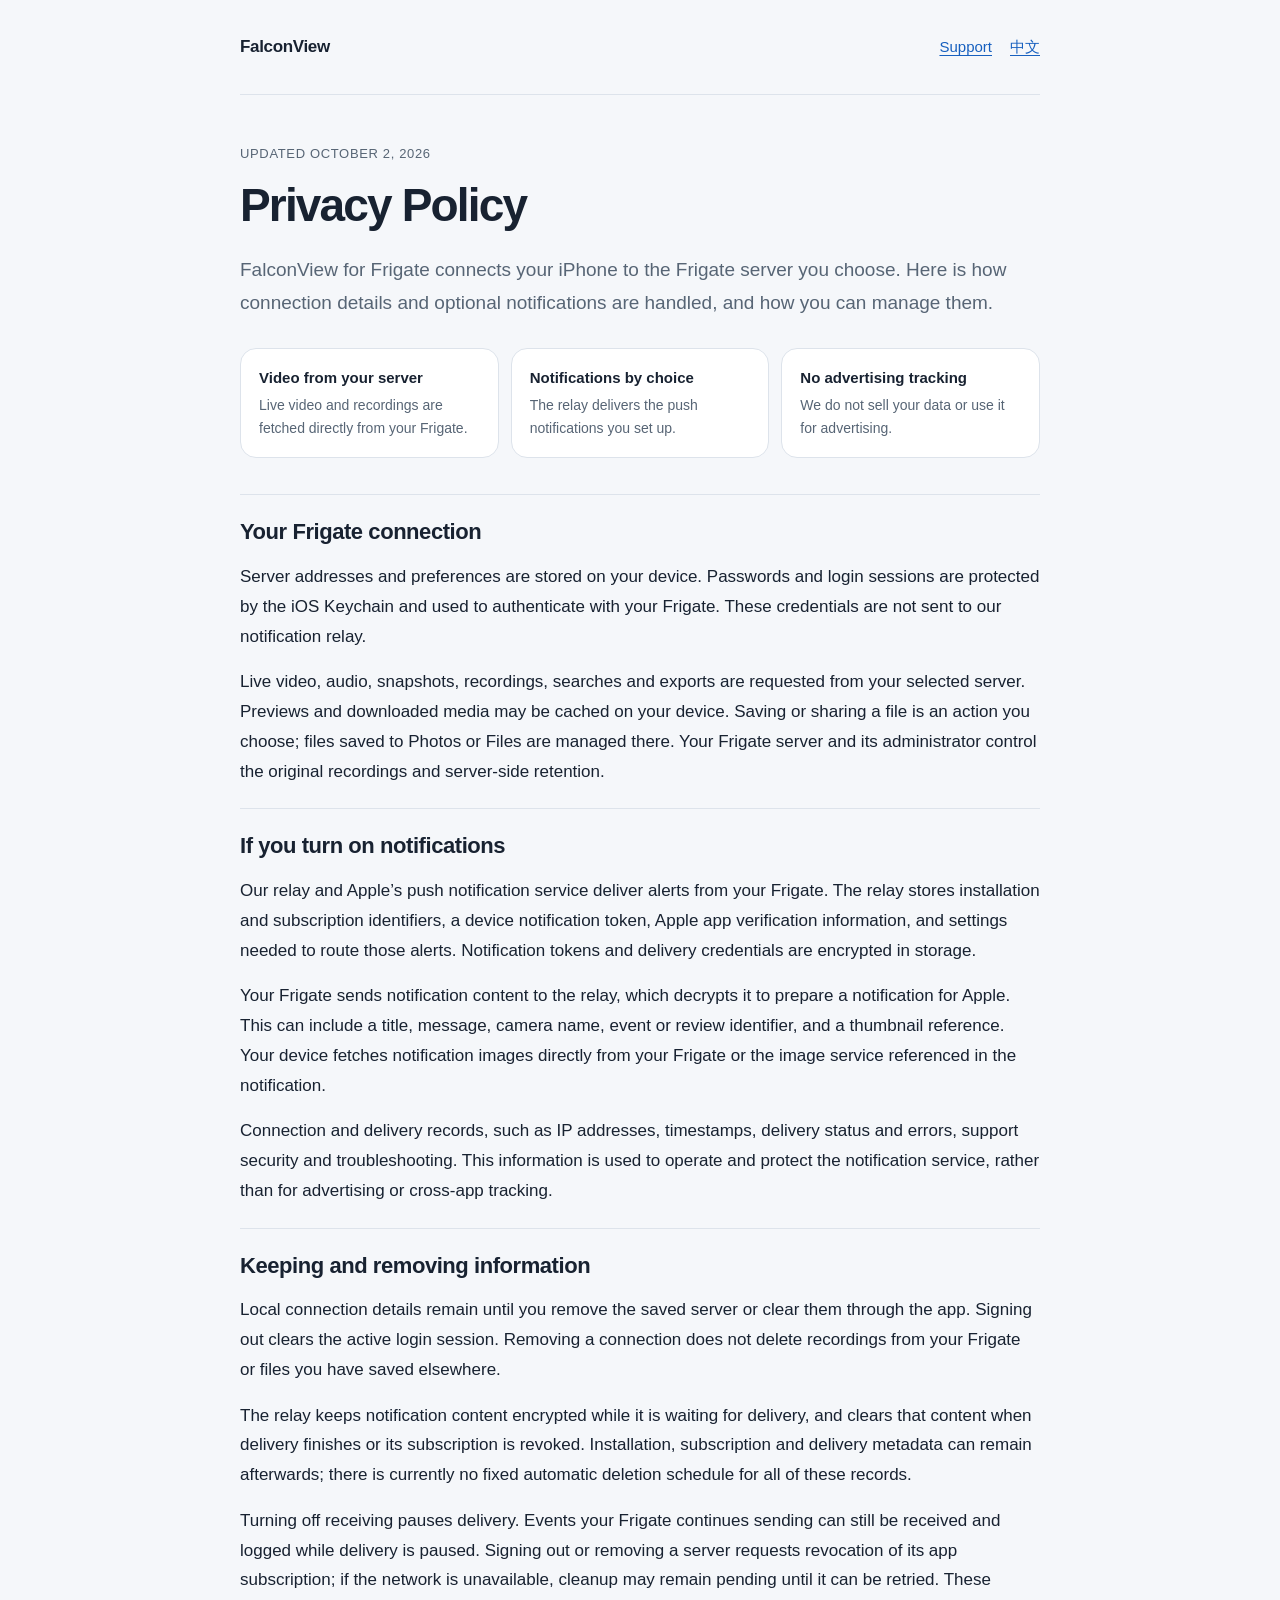
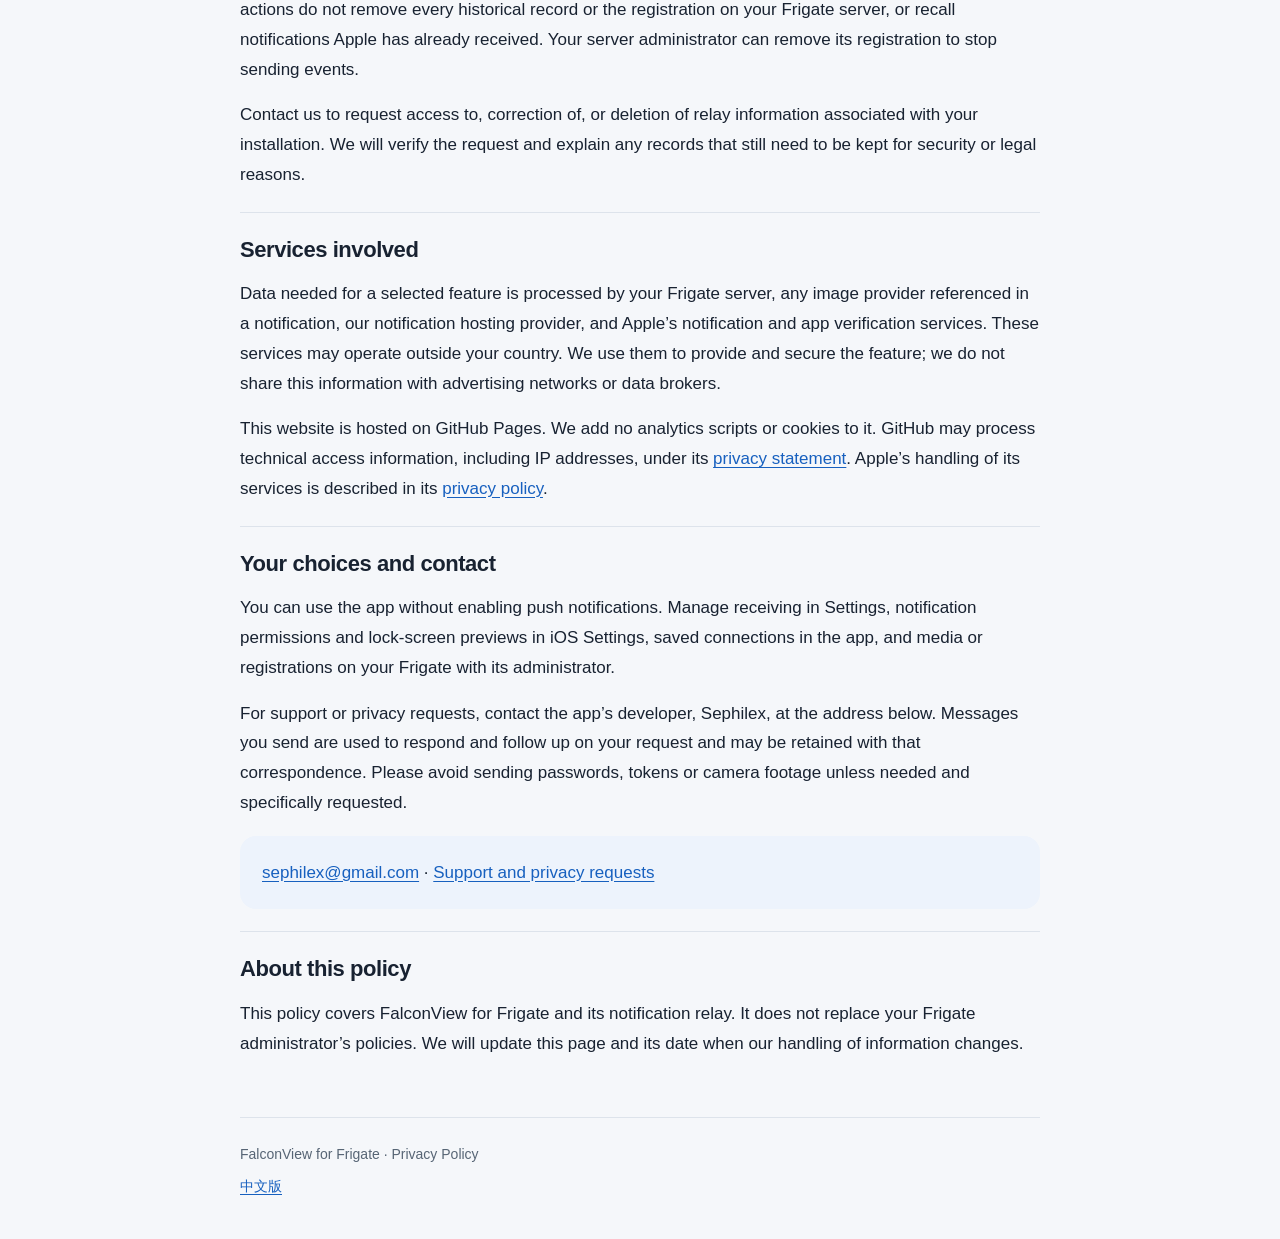
==== privacy/index.html @ efe258cc "Publish FalconView privacy policy and support pages" ====
<!doctype html>
<html lang="en">
<head>
  <meta charset="utf-8">
  <meta name="viewport" content="width=device-width, initial-scale=1">
  <meta name="description" content="How FalconView handles your Frigate connection, optional notifications, and privacy choices.">
  <title>Privacy Policy · FalconView</title>
  <link rel="stylesheet" href="../styles.css">
  <link rel="alternate" hreflang="zh-Hans" href="../zh/privacy/">
</head>
<body>
  <a class="skip" href="#main">Skip to content</a>
  <header><a class="brand" href="../">FalconView</a><nav aria-label="Pages"><a href="../support/">Support</a><a href="../zh/privacy/" lang="zh-Hans">中文</a></nav></header>
  <main id="main">
    <p class="eyebrow">UPDATED OCTOBER 2, 2026</p>
    <h1>Privacy Policy</h1>
    <p class="intro">FalconView for Frigate connects your iPhone to the Frigate server you choose. Here is how connection details and optional notifications are handled, and how you can manage them.</p>
    <div class="highlights" aria-label="At a glance">
      <div class="highlight"><strong>Video from your server</strong><span>Live video and recordings are fetched directly from your Frigate.</span></div>
      <div class="highlight"><strong>Notifications by choice</strong><span>The relay delivers the push notifications you set up.</span></div>
      <div class="highlight"><strong>No advertising tracking</strong><span>We do not sell your data or use it for advertising.</span></div>
    </div>
    <section>
      <h2>Your Frigate connection</h2>
      <p>Server addresses and preferences are stored on your device. Passwords and login sessions are protected by the iOS Keychain and used to authenticate with your Frigate. These credentials are not sent to our notification relay.</p>
      <p>Live video, audio, snapshots, recordings, searches and exports are requested from your selected server. Previews and downloaded media may be cached on your device. Saving or sharing a file is an action you choose; files saved to Photos or Files are managed there. Your Frigate server and its administrator control the original recordings and server-side retention.</p>
    </section>
    <section>
      <h2>If you turn on notifications</h2>
      <p>Our relay and Apple’s push notification service deliver alerts from your Frigate. The relay stores installation and subscription identifiers, a device notification token, Apple app verification information, and settings needed to route those alerts. Notification tokens and delivery credentials are encrypted in storage.</p>
      <p>Your Frigate sends notification content to the relay, which decrypts it to prepare a notification for Apple. This can include a title, message, camera name, event or review identifier, and a thumbnail reference. Your device fetches notification images directly from your Frigate or the image service referenced in the notification.</p>
      <p>Connection and delivery records, such as IP addresses, timestamps, delivery status and errors, support security and troubleshooting. This information is used to operate and protect the notification service, rather than for advertising or cross-app tracking.</p>
    </section>
    <section>
      <h2>Keeping and removing information</h2>
      <p>Local connection details remain until you remove the saved server or clear them through the app. Signing out clears the active login session. Removing a connection does not delete recordings from your Frigate or files you have saved elsewhere.</p>
      <p>The relay keeps notification content encrypted while it is waiting for delivery, and clears that content when delivery finishes or its subscription is revoked. Installation, subscription and delivery metadata can remain afterwards; there is currently no fixed automatic deletion schedule for all of these records.</p>
      <p>Turning off receiving pauses delivery. Events your Frigate continues sending can still be received and logged while delivery is paused. Signing out or removing a server requests revocation of its app subscription; if the network is unavailable, cleanup may remain pending until it can be retried. These actions do not remove every historical record or the registration on your Frigate server, or recall notifications Apple has already received. Your server administrator can remove its registration to stop sending events.</p>
      <p>Contact us to request access to, correction of, or deletion of relay information associated with your installation. We will verify the request and explain any records that still need to be kept for security or legal reasons.</p>
    </section>
    <section>
      <h2>Services involved</h2>
      <p>Data needed for a selected feature is processed by your Frigate server, any image provider referenced in a notification, our notification hosting provider, and Apple’s notification and app verification services. These services may operate outside your country. We use them to provide and secure the feature; we do not share this information with advertising networks or data brokers.</p>
      <p>This website is hosted on GitHub Pages. We add no analytics scripts or cookies to it. GitHub may process technical access information, including IP addresses, under its <a href="https://docs.github.com/en/site-policy/privacy-policies/github-general-privacy-statement">privacy statement</a>. Apple’s handling of its services is described in its <a href="https://www.apple.com/legal/privacy/">privacy policy</a>.</p>
    </section>
    <section>
      <h2>Your choices and contact</h2>
      <p>You can use the app without enabling push notifications. Manage receiving in Settings, notification permissions and lock-screen previews in iOS Settings, saved connections in the app, and media or registrations on your Frigate with its administrator.</p>
      <p>For support or privacy requests, contact the app’s developer, Sephilex, at the address below. Messages you send are used to respond and follow up on your request and may be retained with that correspondence. Please avoid sending passwords, tokens or camera footage unless needed and specifically requested.</p>
      <div class="contact"><a href="mailto:sephilex@gmail.com">sephilex@gmail.com</a> · <a href="../support/">Support and privacy requests</a></div>
    </section>
    <section>
      <h2>About this policy</h2>
      <p>This policy covers FalconView for Frigate and its notification relay. It does not replace your Frigate administrator’s policies. We will update this page and its date when our handling of information changes.</p>
    </section>
  </main>
  <footer><p>FalconView for Frigate · Privacy Policy</p><a href="../zh/privacy/" lang="zh-Hans">中文版</a></footer>
</body>
</html>
---- styles.css ----
:root {
  color-scheme: light dark;
  --bg: #f5f7fa;
  --surface: #ffffff;
  --text: #182231;
  --muted: #576575;
  --line: #dde3eb;
  --accent: #1760bf;
  --soft: #edf3fc;
}
@media (prefers-color-scheme: dark) {
  :root {
    --bg: #0e131c;
    --surface: #161e2b;
    --text: #edf2fa;
    --muted: #b0bbca;
    --line: #303c4e;
    --accent: #8cbcff;
    --soft: #1a2a40;
  }
}
* { box-sizing: border-box; }
body {
  margin: 0;
  background: var(--bg);
  color: var(--text);
  font: 17px/1.75 -apple-system, BlinkMacSystemFont, "Segoe UI", sans-serif;
  -webkit-text-size-adjust: 100%;
}
a { color: var(--accent); text-underline-offset: .2em; }
a:hover { text-decoration-thickness: 2px; }
a:focus-visible { outline: 3px solid var(--accent); outline-offset: 5px; border-radius: 3px; }
.skip { position: absolute; top: -100px; left: 16px; background: var(--surface); padding: 12px; }
.skip:focus { top: 8px; }
header, main, footer { width: min(100% - 40px, 800px); margin-inline: auto; }
header {
  display: flex;
  align-items: center;
  justify-content: space-between;
  gap: 20px;
  padding-block: 24px;
  border-bottom: 1px solid var(--line);
}
.brand { color: var(--text); font-weight: 650; text-decoration: none; letter-spacing: -.02em; }
nav { display: flex; gap: 18px; align-items: center; font-size: 15px; }
nav a { padding-block: 10px; }
main { padding-block: 48px 36px; }
.eyebrow { color: var(--muted); font-size: 13px; letter-spacing: .05em; margin: 0 0 12px; }
h1 { font-size: clamp(30px, 6vw, 46px); line-height: 1.2; letter-spacing: -.04em; margin: 0 0 20px; }
.intro { color: var(--muted); font-size: 19px; line-height: 1.75; margin: 0 0 26px; }
.highlights { display: grid; grid-template-columns: repeat(3, 1fr); gap: 12px; margin-block: 28px 36px; }
.highlight { background: var(--surface); border: 1px solid var(--line); border-radius: 16px; padding: 18px; }
.highlight strong { display: block; font-size: 15px; line-height: 1.45; margin-bottom: 6px; }
.highlight span { display: block; color: var(--muted); font-size: 14px; line-height: 1.6; }
section { padding-block: 22px; border-top: 1px solid var(--line); }
h2 { font-size: 22px; line-height: 1.4; letter-spacing: -.02em; margin: 0 0 14px; }
p { margin: 0 0 16px; }
section p:last-child { margin-bottom: 0; }
.contact { background: var(--soft); padding: 22px; border-radius: 16px; margin-top: 18px; }
.contact a { overflow-wrap: anywhere; }
.actions { display: flex; flex-wrap: wrap; gap: 14px; margin-block: 24px; }
.action { display: inline-block; padding: 12px 18px; border-radius: 12px; background: var(--soft); font-weight: 600; }
footer { padding-block: 24px 40px; border-top: 1px solid var(--line); color: var(--muted); font-size: 14px; }
footer p { margin-bottom: 8px; }
@media (max-width: 540px) {
  header, main, footer { width: calc(100% - 32px); }
  header { gap: 10px; padding-block: 18px; }
  nav { gap: 14px; }
  main { padding-top: 32px; }
  .highlights { grid-template-columns: 1fr; gap: 10px; }
  .highlight { padding: 14px 18px; }
  .highlight strong { margin-bottom: 3px; }
}
@media print {
  :root { --bg: white; --surface: white; --text: black; --muted: #444; --line: #bbb; --accent: #222; --soft: white; }
  nav, .skip { display: none; }
  main { padding-top: 20px; }
  section { break-inside: avoid; }
}
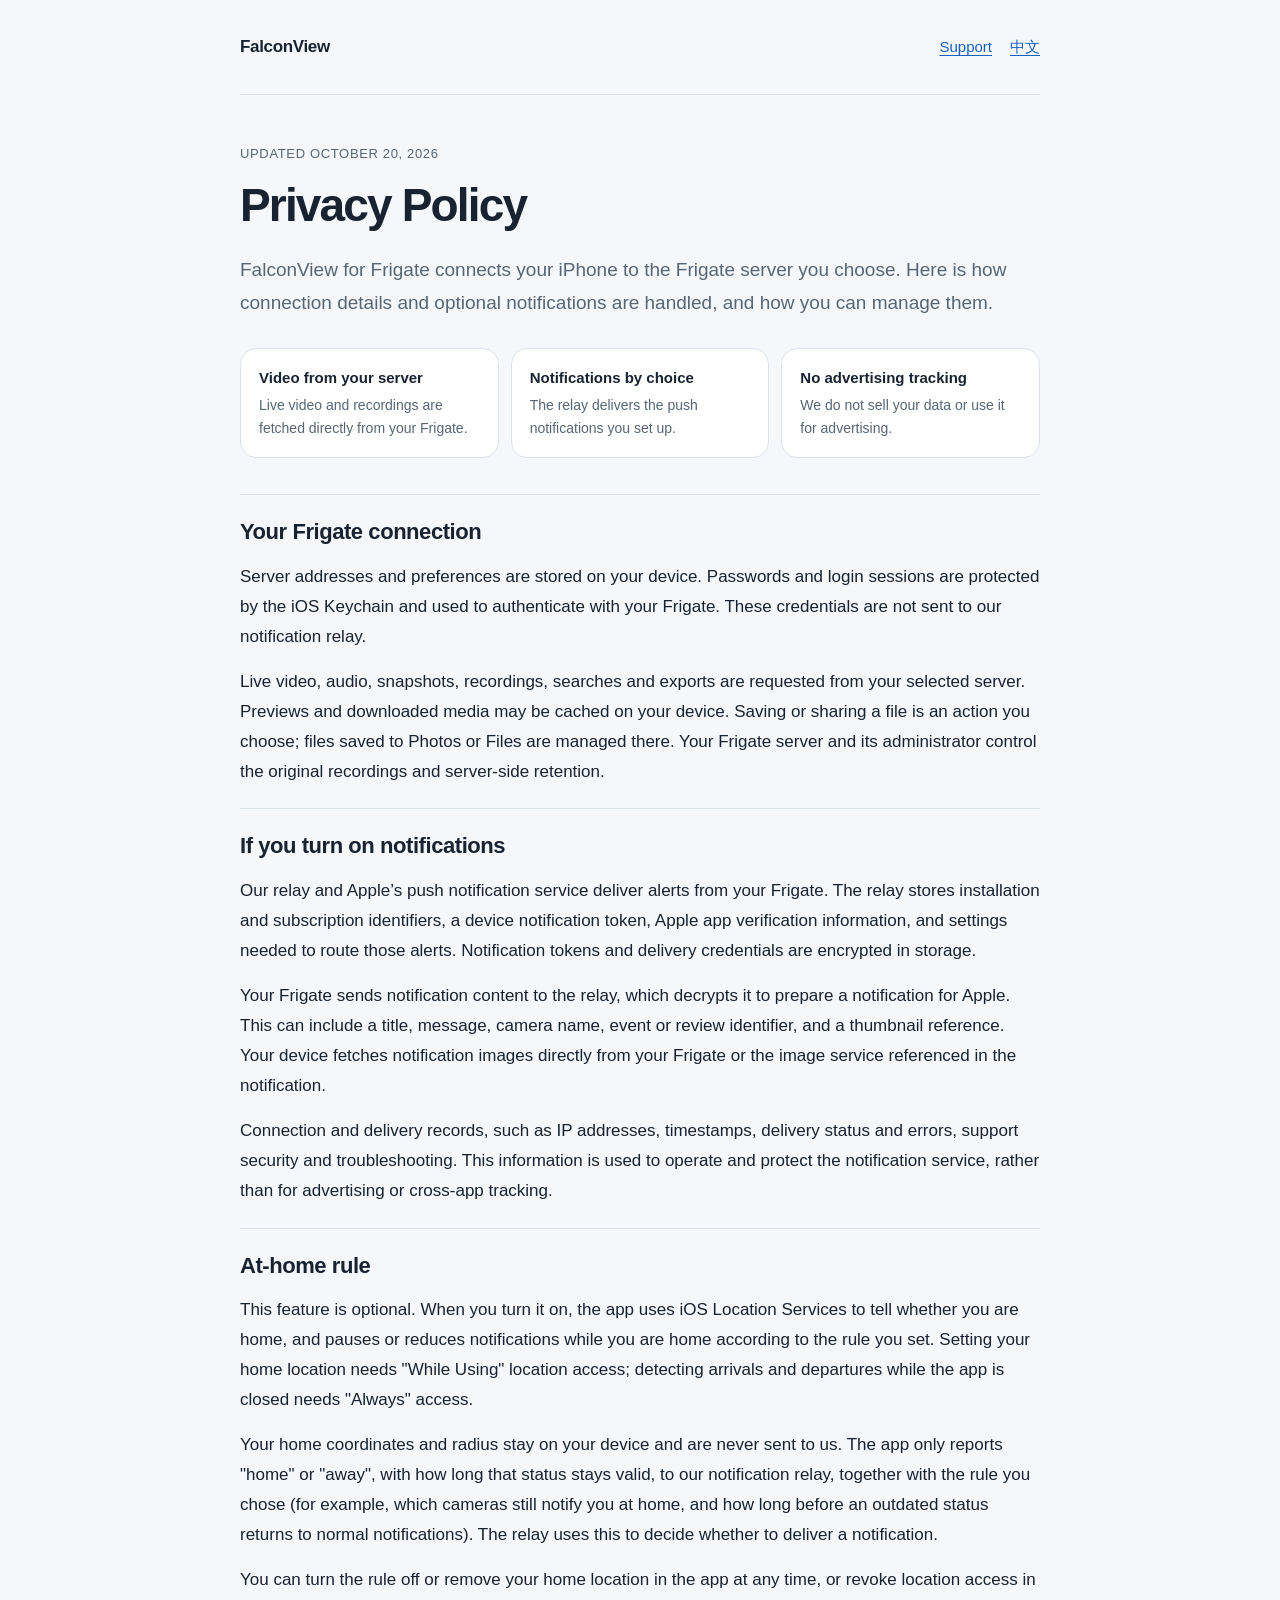
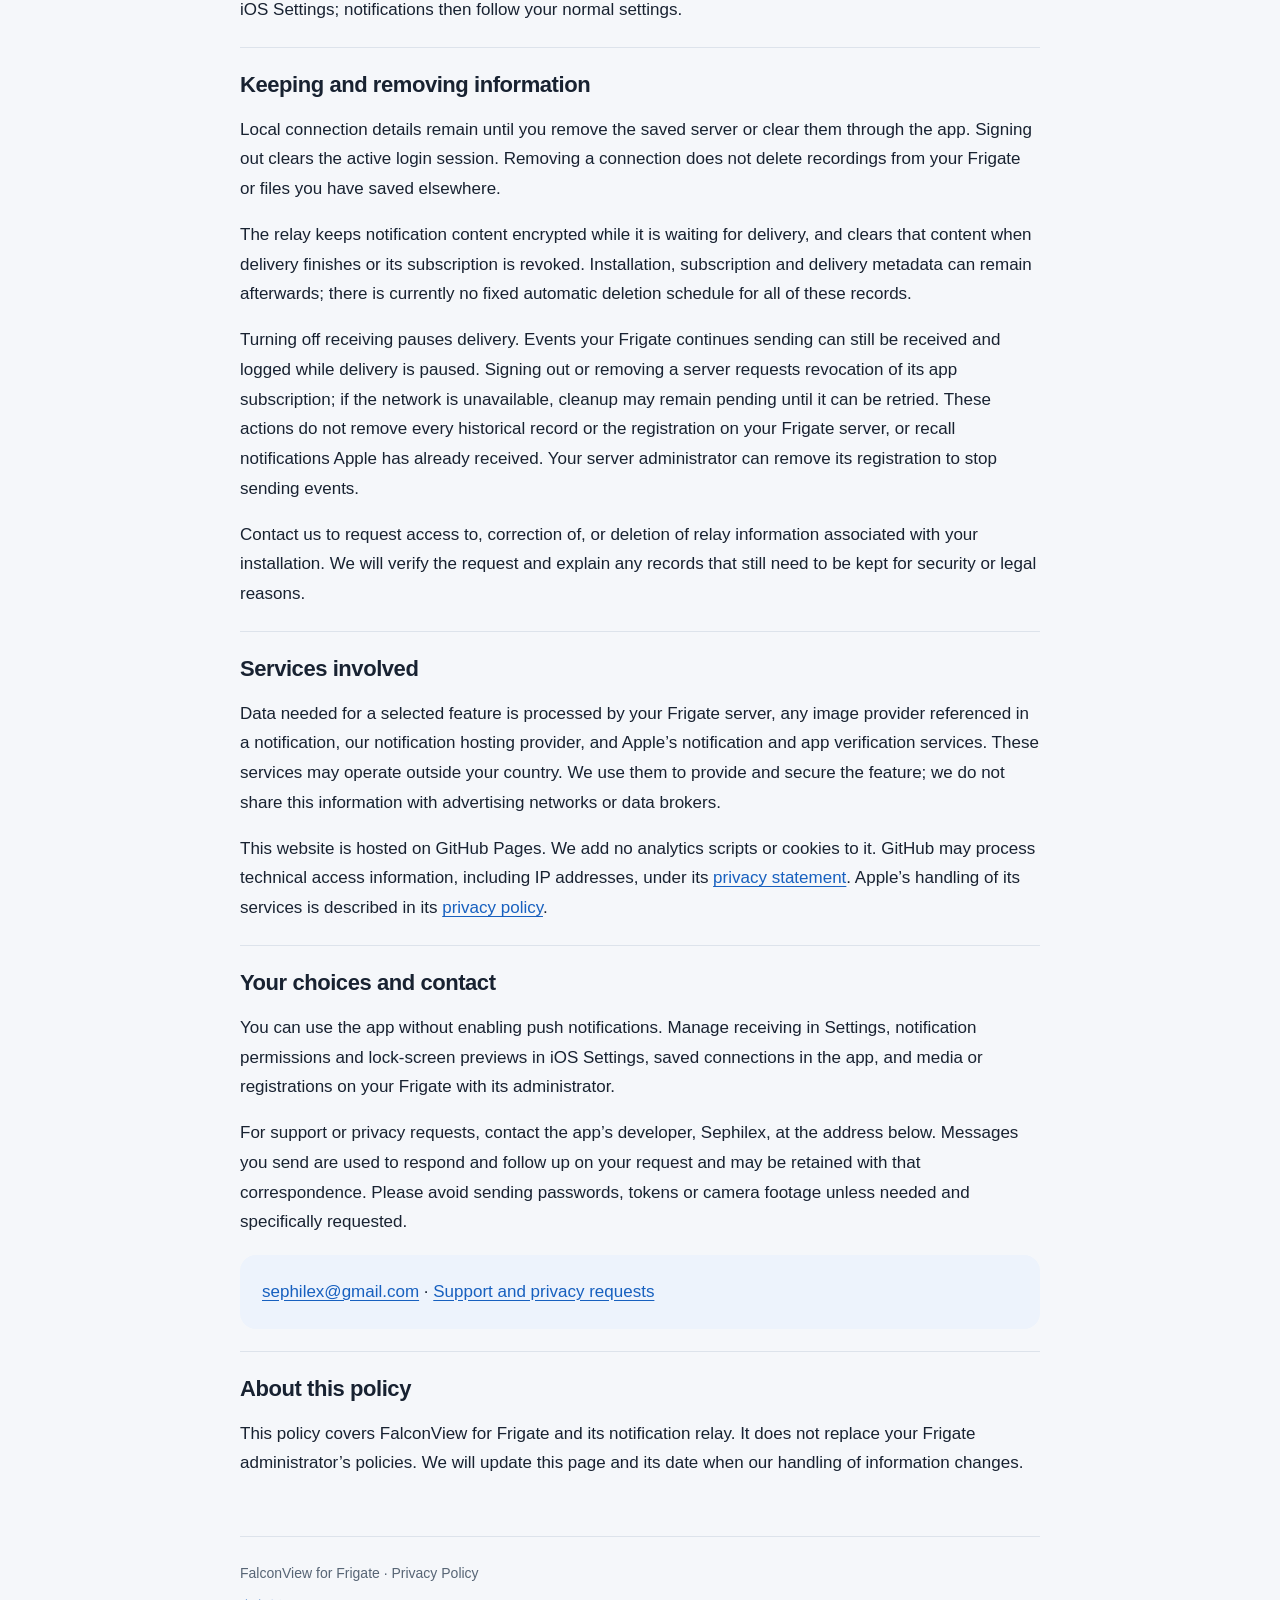
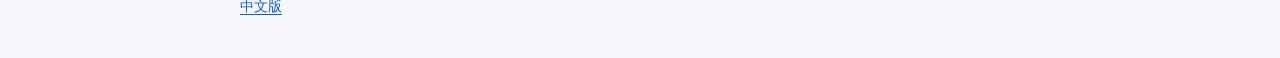
==== commit 786a9ac1: "Describe the optional at-home notification rule" ====
--- a/privacy/index.html
+++ b/privacy/index.html
@@ -12,7 +12,7 @@
   <a class="skip" href="#main">Skip to content</a>
   <header><a class="brand" href="../">FalconView</a><nav aria-label="Pages"><a href="../support/">Support</a><a href="../zh/privacy/" lang="zh-Hans">中文</a></nav></header>
   <main id="main">
-    <p class="eyebrow">UPDATED OCTOBER 2, 2026</p>
+    <p class="eyebrow">UPDATED OCTOBER 20, 2026</p>
     <h1>Privacy Policy</h1>
     <p class="intro">FalconView for Frigate connects your iPhone to the Frigate server you choose. Here is how connection details and optional notifications are handled, and how you can manage them.</p>
     <div class="highlights" aria-label="At a glance">
@@ -30,6 +30,12 @@
       <p>Our relay and Apple’s push notification service deliver alerts from your Frigate. The relay stores installation and subscription identifiers, a device notification token, Apple app verification information, and settings needed to route those alerts. Notification tokens and delivery credentials are encrypted in storage.</p>
       <p>Your Frigate sends notification content to the relay, which decrypts it to prepare a notification for Apple. This can include a title, message, camera name, event or review identifier, and a thumbnail reference. Your device fetches notification images directly from your Frigate or the image service referenced in the notification.</p>
       <p>Connection and delivery records, such as IP addresses, timestamps, delivery status and errors, support security and troubleshooting. This information is used to operate and protect the notification service, rather than for advertising or cross-app tracking.</p>
+    </section>
+    <section>
+      <h2>At-home rule</h2>
+      <p>This feature is optional. When you turn it on, the app uses iOS Location Services to tell whether you are home, and pauses or reduces notifications while you are home according to the rule you set. Setting your home location needs "While Using" location access; detecting arrivals and departures while the app is closed needs "Always" access.</p>
+      <p>Your home coordinates and radius stay on your device and are never sent to us. The app only reports "home" or "away", with how long that status stays valid, to our notification relay, together with the rule you chose (for example, which cameras still notify you at home, and how long before an outdated status returns to normal notifications). The relay uses this to decide whether to deliver a notification.</p>
+      <p>You can turn the rule off or remove your home location in the app at any time, or revoke location access in iOS Settings; notifications then follow your normal settings.</p>
     </section>
     <section>
       <h2>Keeping and removing information</h2>
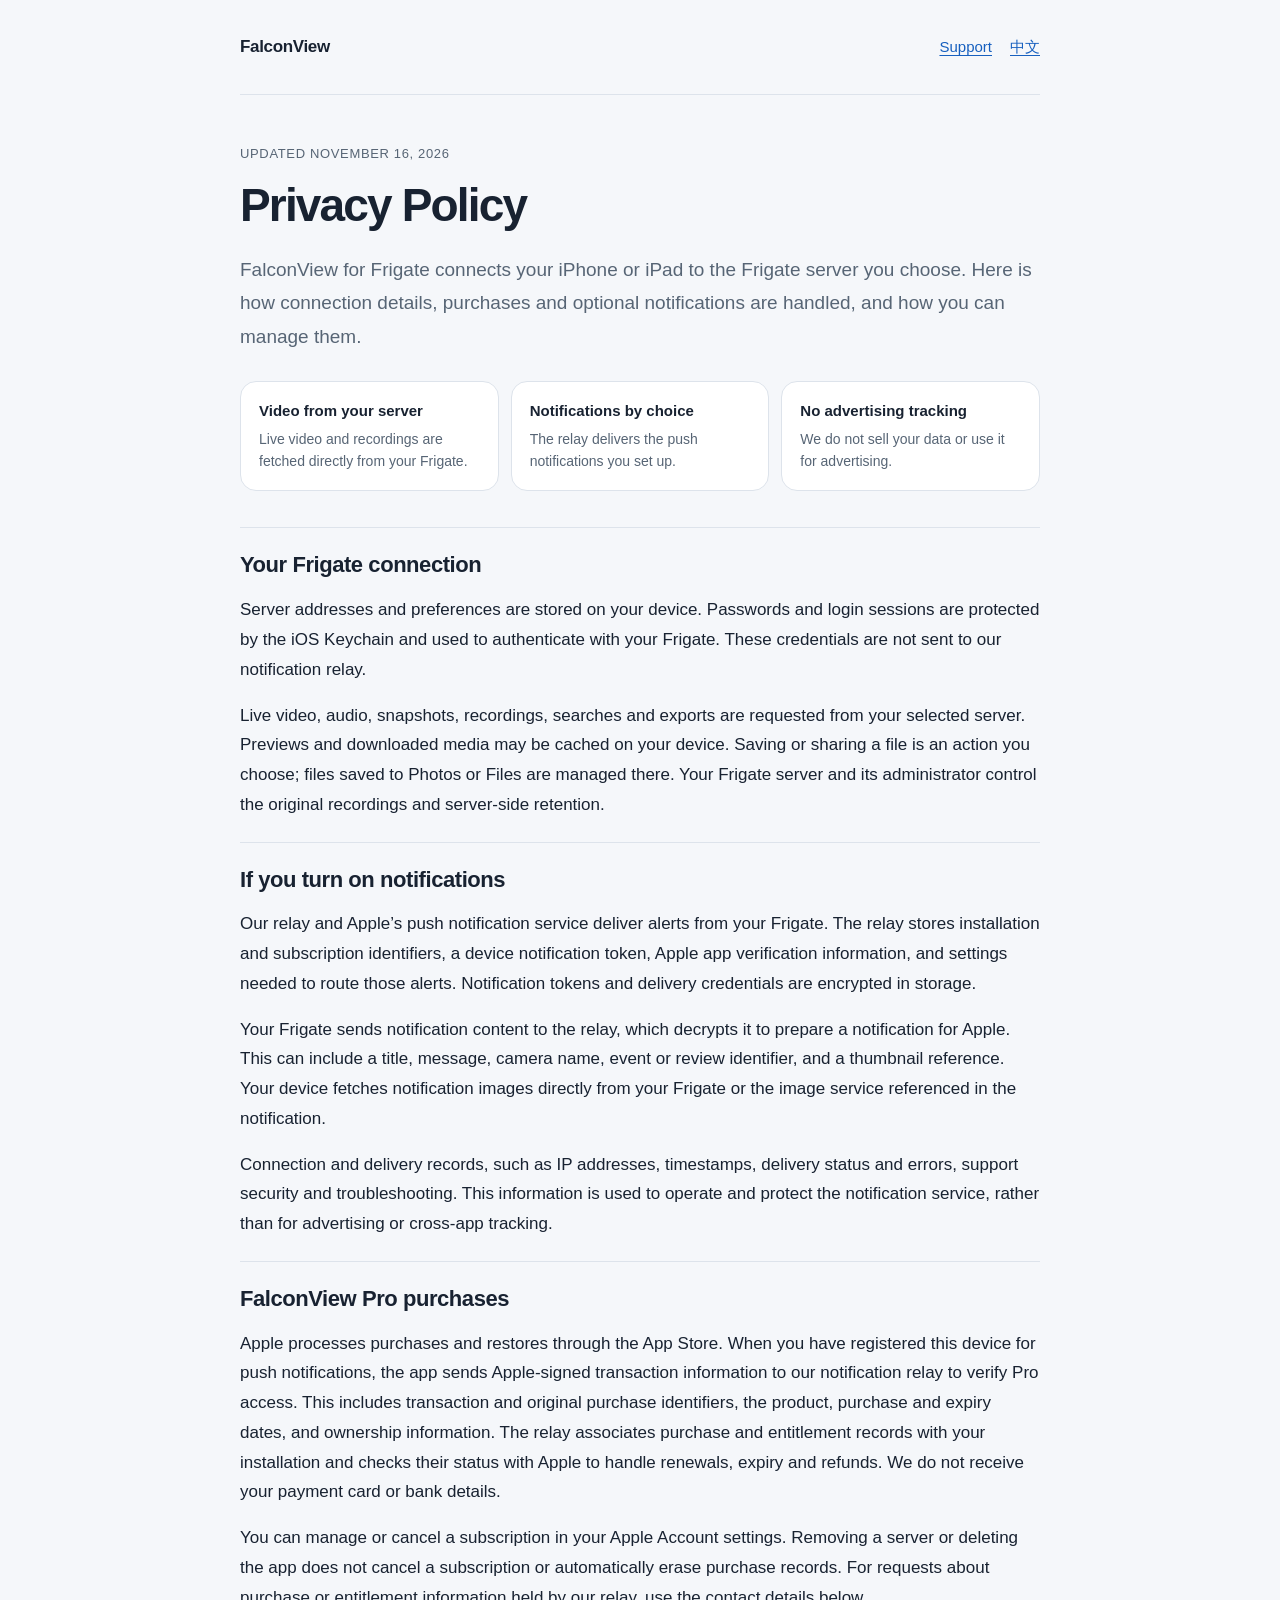
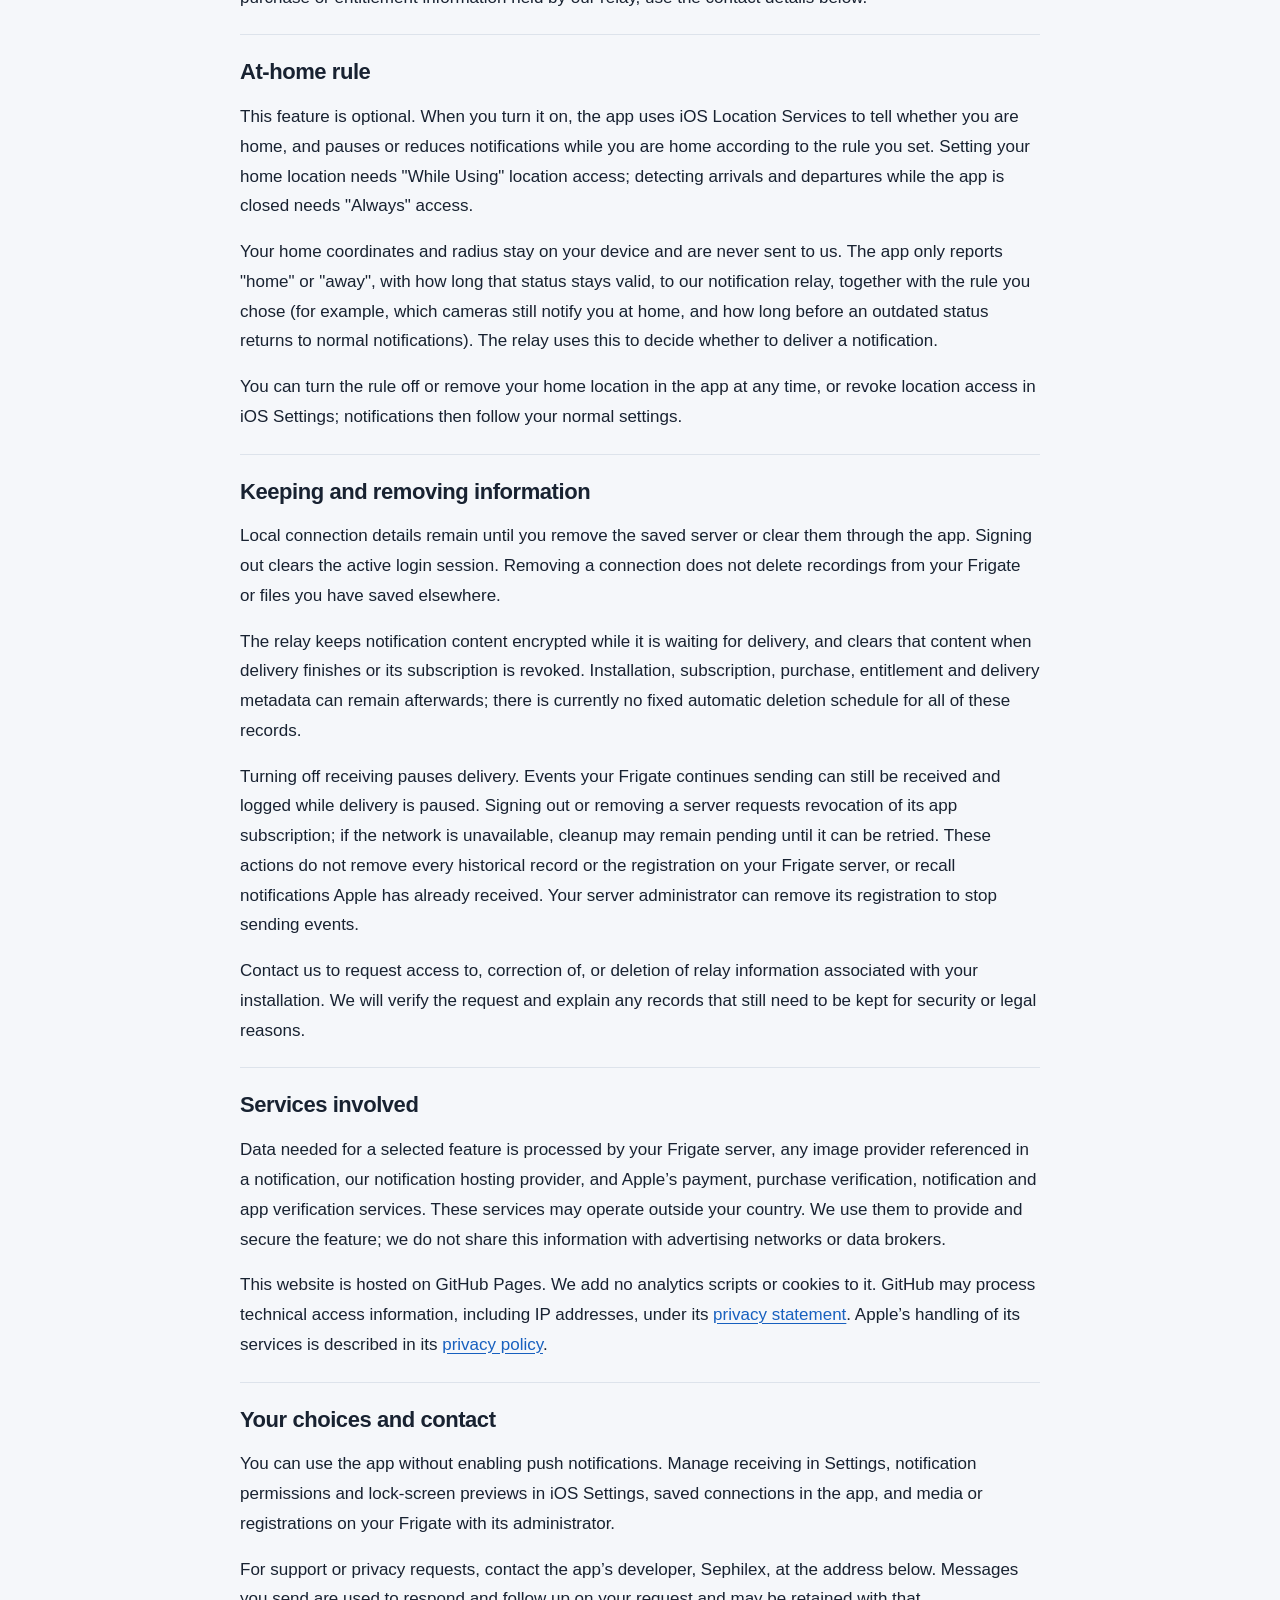
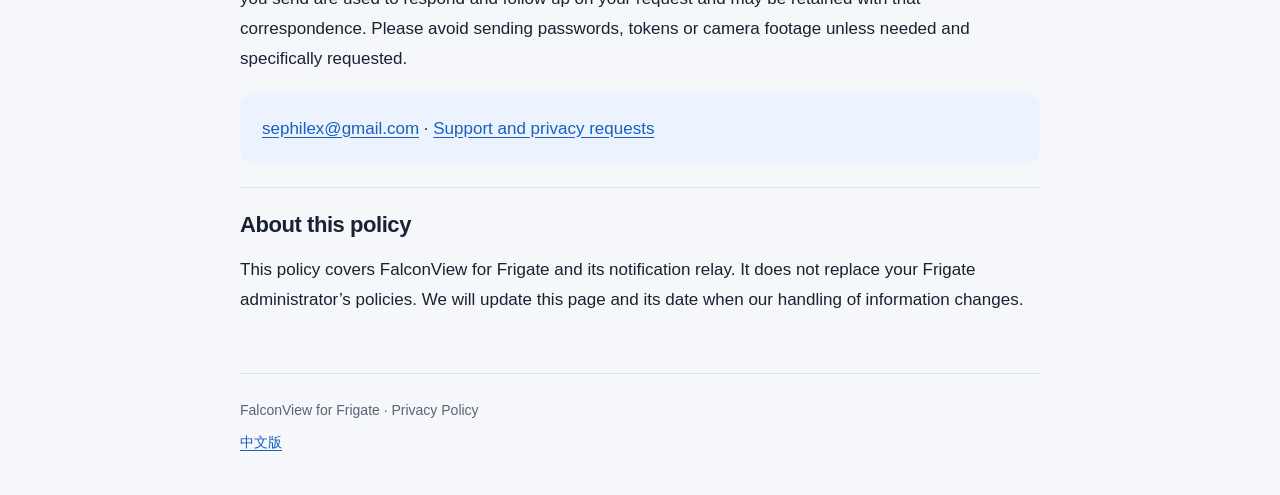
==== commit 65188357: "docs(privacy): 补充 Pro 购买与权益信息处理说明" ====
--- a/privacy/index.html
+++ b/privacy/index.html
@@ -12,9 +12,9 @@
   <a class="skip" href="#main">Skip to content</a>
   <header><a class="brand" href="../">FalconView</a><nav aria-label="Pages"><a href="../support/">Support</a><a href="../zh/privacy/" lang="zh-Hans">中文</a></nav></header>
   <main id="main">
-    <p class="eyebrow">UPDATED OCTOBER 20, 2026</p>
+    <p class="eyebrow">UPDATED NOVEMBER 16, 2026</p>
     <h1>Privacy Policy</h1>
-    <p class="intro">FalconView for Frigate connects your iPhone to the Frigate server you choose. Here is how connection details and optional notifications are handled, and how you can manage them.</p>
+    <p class="intro">FalconView for Frigate connects your iPhone or iPad to the Frigate server you choose. Here is how connection details, purchases and optional notifications are handled, and how you can manage them.</p>
     <div class="highlights" aria-label="At a glance">
       <div class="highlight"><strong>Video from your server</strong><span>Live video and recordings are fetched directly from your Frigate.</span></div>
       <div class="highlight"><strong>Notifications by choice</strong><span>The relay delivers the push notifications you set up.</span></div>
@@ -32,6 +32,11 @@
       <p>Connection and delivery records, such as IP addresses, timestamps, delivery status and errors, support security and troubleshooting. This information is used to operate and protect the notification service, rather than for advertising or cross-app tracking.</p>
     </section>
     <section>
+      <h2>FalconView Pro purchases</h2>
+      <p>Apple processes purchases and restores through the App Store. When you have registered this device for push notifications, the app sends Apple-signed transaction information to our notification relay to verify Pro access. This includes transaction and original purchase identifiers, the product, purchase and expiry dates, and ownership information. The relay associates purchase and entitlement records with your installation and checks their status with Apple to handle renewals, expiry and refunds. We do not receive your payment card or bank details.</p>
+      <p>You can manage or cancel a subscription in your Apple Account settings. Removing a server or deleting the app does not cancel a subscription or automatically erase purchase records. For requests about purchase or entitlement information held by our relay, use the contact details below.</p>
+    </section>
+    <section>
       <h2>At-home rule</h2>
       <p>This feature is optional. When you turn it on, the app uses iOS Location Services to tell whether you are home, and pauses or reduces notifications while you are home according to the rule you set. Setting your home location needs "While Using" location access; detecting arrivals and departures while the app is closed needs "Always" access.</p>
       <p>Your home coordinates and radius stay on your device and are never sent to us. The app only reports "home" or "away", with how long that status stays valid, to our notification relay, together with the rule you chose (for example, which cameras still notify you at home, and how long before an outdated status returns to normal notifications). The relay uses this to decide whether to deliver a notification.</p>
@@ -40,13 +45,13 @@
     <section>
       <h2>Keeping and removing information</h2>
       <p>Local connection details remain until you remove the saved server or clear them through the app. Signing out clears the active login session. Removing a connection does not delete recordings from your Frigate or files you have saved elsewhere.</p>
-      <p>The relay keeps notification content encrypted while it is waiting for delivery, and clears that content when delivery finishes or its subscription is revoked. Installation, subscription and delivery metadata can remain afterwards; there is currently no fixed automatic deletion schedule for all of these records.</p>
+      <p>The relay keeps notification content encrypted while it is waiting for delivery, and clears that content when delivery finishes or its subscription is revoked. Installation, subscription, purchase, entitlement and delivery metadata can remain afterwards; there is currently no fixed automatic deletion schedule for all of these records.</p>
       <p>Turning off receiving pauses delivery. Events your Frigate continues sending can still be received and logged while delivery is paused. Signing out or removing a server requests revocation of its app subscription; if the network is unavailable, cleanup may remain pending until it can be retried. These actions do not remove every historical record or the registration on your Frigate server, or recall notifications Apple has already received. Your server administrator can remove its registration to stop sending events.</p>
       <p>Contact us to request access to, correction of, or deletion of relay information associated with your installation. We will verify the request and explain any records that still need to be kept for security or legal reasons.</p>
     </section>
     <section>
       <h2>Services involved</h2>
-      <p>Data needed for a selected feature is processed by your Frigate server, any image provider referenced in a notification, our notification hosting provider, and Apple’s notification and app verification services. These services may operate outside your country. We use them to provide and secure the feature; we do not share this information with advertising networks or data brokers.</p>
+      <p>Data needed for a selected feature is processed by your Frigate server, any image provider referenced in a notification, our notification hosting provider, and Apple’s payment, purchase verification, notification and app verification services. These services may operate outside your country. We use them to provide and secure the feature; we do not share this information with advertising networks or data brokers.</p>
       <p>This website is hosted on GitHub Pages. We add no analytics scripts or cookies to it. GitHub may process technical access information, including IP addresses, under its <a href="https://docs.github.com/en/site-policy/privacy-policies/github-general-privacy-statement">privacy statement</a>. Apple’s handling of its services is described in its <a href="https://www.apple.com/legal/privacy/">privacy policy</a>.</p>
     </section>
     <section>
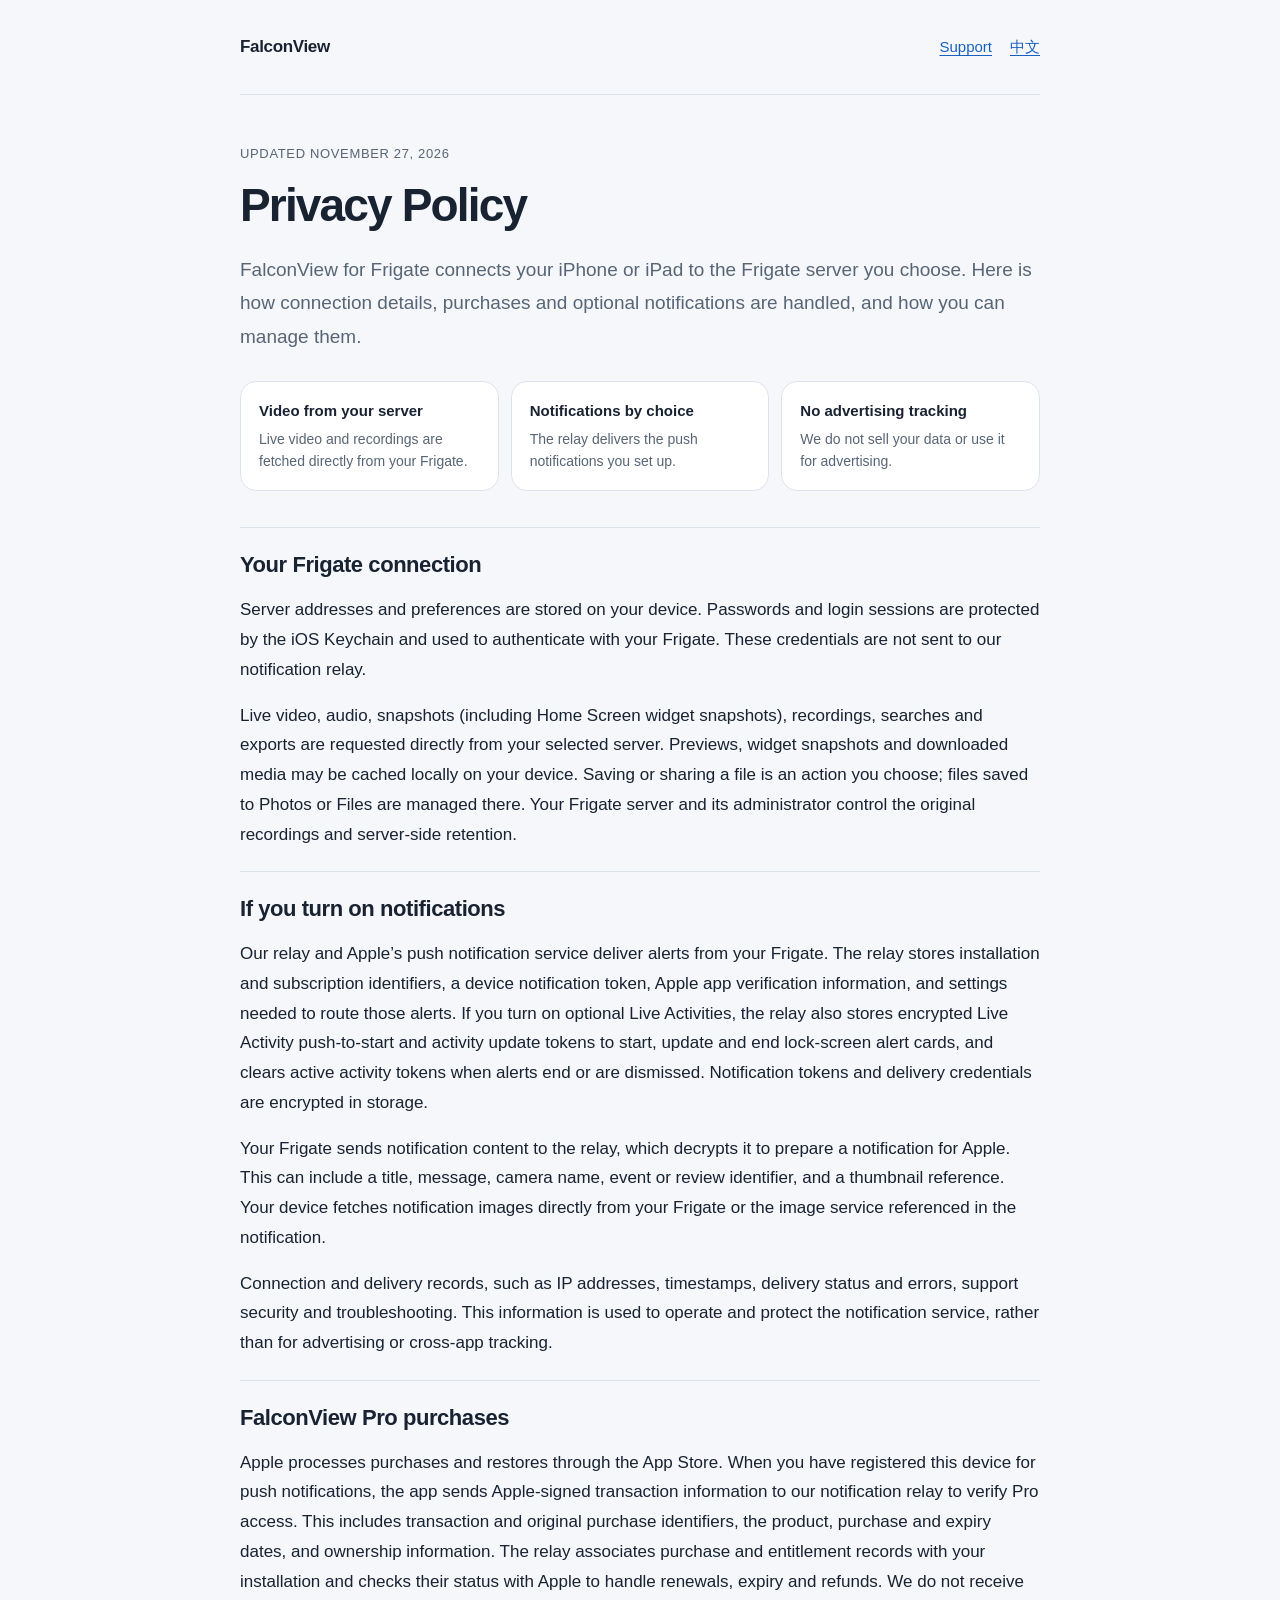
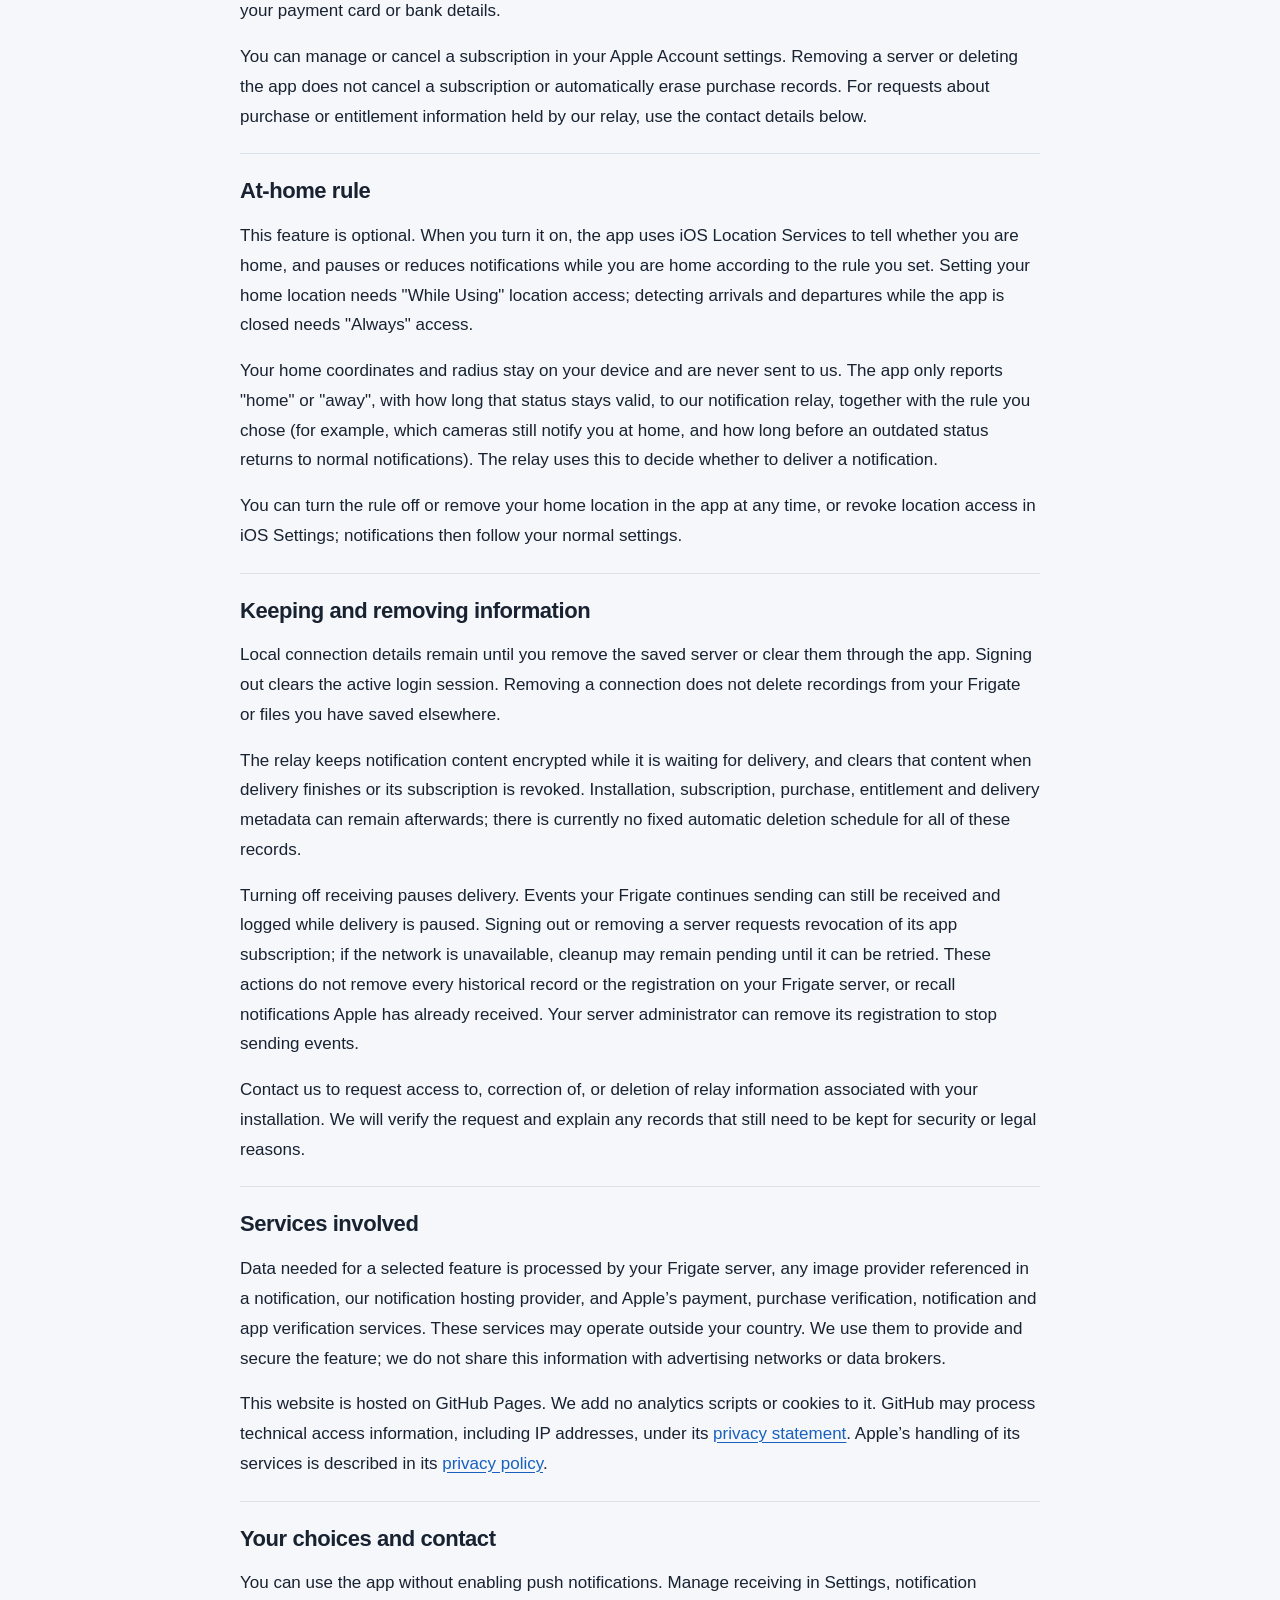
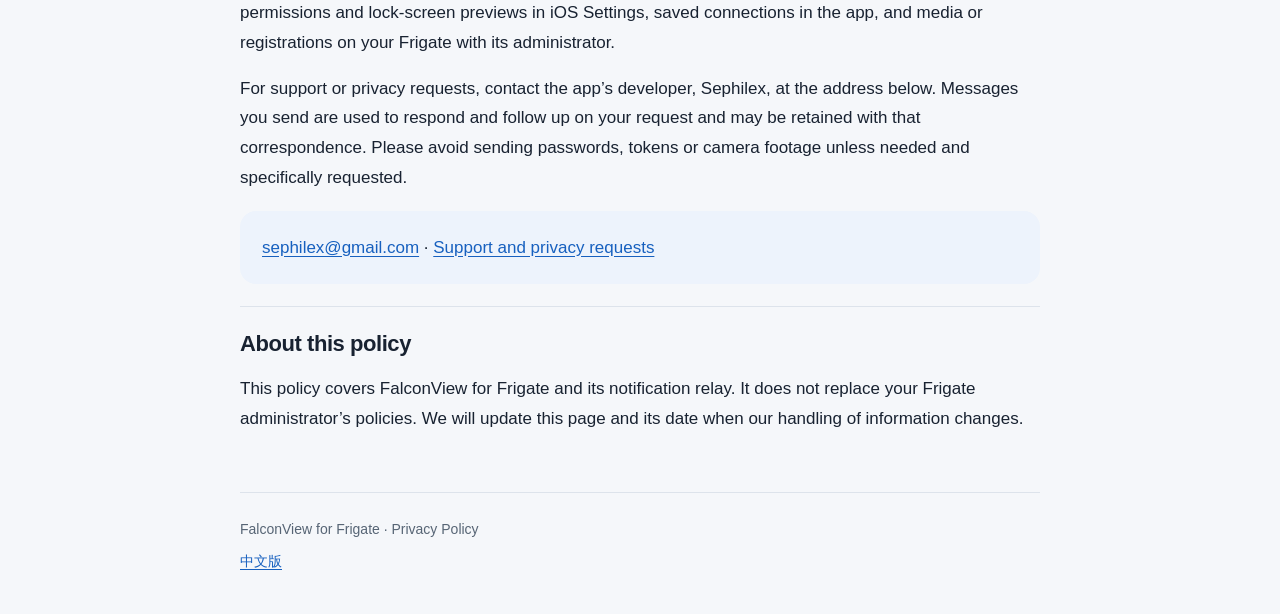
==== commit 9a0f91f9: "docs: update landing page and privacy policy for 1.2.0" ====
--- a/privacy/index.html
+++ b/privacy/index.html
@@ -12,7 +12,7 @@
   <a class="skip" href="#main">Skip to content</a>
   <header><a class="brand" href="../">FalconView</a><nav aria-label="Pages"><a href="../support/">Support</a><a href="../zh/privacy/" lang="zh-Hans">中文</a></nav></header>
   <main id="main">
-    <p class="eyebrow">UPDATED NOVEMBER 16, 2026</p>
+    <p class="eyebrow">UPDATED NOVEMBER 27, 2026</p>
     <h1>Privacy Policy</h1>
     <p class="intro">FalconView for Frigate connects your iPhone or iPad to the Frigate server you choose. Here is how connection details, purchases and optional notifications are handled, and how you can manage them.</p>
     <div class="highlights" aria-label="At a glance">
@@ -23,11 +23,11 @@
     <section>
       <h2>Your Frigate connection</h2>
       <p>Server addresses and preferences are stored on your device. Passwords and login sessions are protected by the iOS Keychain and used to authenticate with your Frigate. These credentials are not sent to our notification relay.</p>
-      <p>Live video, audio, snapshots, recordings, searches and exports are requested from your selected server. Previews and downloaded media may be cached on your device. Saving or sharing a file is an action you choose; files saved to Photos or Files are managed there. Your Frigate server and its administrator control the original recordings and server-side retention.</p>
+      <p>Live video, audio, snapshots (including Home Screen widget snapshots), recordings, searches and exports are requested directly from your selected server. Previews, widget snapshots and downloaded media may be cached locally on your device. Saving or sharing a file is an action you choose; files saved to Photos or Files are managed there. Your Frigate server and its administrator control the original recordings and server-side retention.</p>
     </section>
     <section>
       <h2>If you turn on notifications</h2>
-      <p>Our relay and Apple’s push notification service deliver alerts from your Frigate. The relay stores installation and subscription identifiers, a device notification token, Apple app verification information, and settings needed to route those alerts. Notification tokens and delivery credentials are encrypted in storage.</p>
+      <p>Our relay and Apple’s push notification service deliver alerts from your Frigate. The relay stores installation and subscription identifiers, a device notification token, Apple app verification information, and settings needed to route those alerts. If you turn on optional Live Activities, the relay also stores encrypted Live Activity push-to-start and activity update tokens to start, update and end lock-screen alert cards, and clears active activity tokens when alerts end or are dismissed. Notification tokens and delivery credentials are encrypted in storage.</p>
       <p>Your Frigate sends notification content to the relay, which decrypts it to prepare a notification for Apple. This can include a title, message, camera name, event or review identifier, and a thumbnail reference. Your device fetches notification images directly from your Frigate or the image service referenced in the notification.</p>
       <p>Connection and delivery records, such as IP addresses, timestamps, delivery status and errors, support security and troubleshooting. This information is used to operate and protect the notification service, rather than for advertising or cross-app tracking.</p>
     </section>
--- a/styles.css
+++ b/styles.css
@@ -59,7 +59,16 @@
 .contact { background: var(--soft); padding: 22px; border-radius: 16px; margin-top: 18px; }
 .contact a { overflow-wrap: anywhere; }
 .actions { display: flex; flex-wrap: wrap; gap: 14px; margin-block: 24px; }
-.action { display: inline-block; padding: 12px 18px; border-radius: 12px; background: var(--soft); font-weight: 600; }
+.action { display: inline-block; padding: 12px 18px; border-radius: 12px; background: var(--soft); font-weight: 600; text-decoration: none; }
+.action.primary { background: var(--accent); color: var(--bg); }
+.features { display: grid; grid-template-columns: repeat(2, 1fr); gap: 14px; margin-block: 18px 8px; }
+.feature { background: var(--surface); border: 1px solid var(--line); border-radius: 16px; padding: 18px; }
+.feature h3 { font-size: 16px; line-height: 1.4; margin: 0 0 6px; }
+.feature p { color: var(--muted); font-size: 15px; line-height: 1.65; margin: 0; }
+.faq { display: grid; gap: 16px; margin-top: 14px; }
+.faq-item { background: var(--surface); border: 1px solid var(--line); border-radius: 16px; padding: 18px; }
+.faq-item h3 { font-size: 16px; line-height: 1.45; margin: 0 0 6px; }
+.faq-item p { color: var(--muted); font-size: 15px; line-height: 1.65; margin: 0; }
 footer { padding-block: 24px 40px; border-top: 1px solid var(--line); color: var(--muted); font-size: 14px; }
 footer p { margin-bottom: 8px; }
 @media (max-width: 540px) {
@@ -67,8 +76,8 @@
   header { gap: 10px; padding-block: 18px; }
   nav { gap: 14px; }
   main { padding-top: 32px; }
-  .highlights { grid-template-columns: 1fr; gap: 10px; }
-  .highlight { padding: 14px 18px; }
+  .highlights, .features { grid-template-columns: 1fr; gap: 10px; }
+  .highlight, .feature, .faq-item { padding: 14px 18px; }
   .highlight strong { margin-bottom: 3px; }
 }
 @media print {
